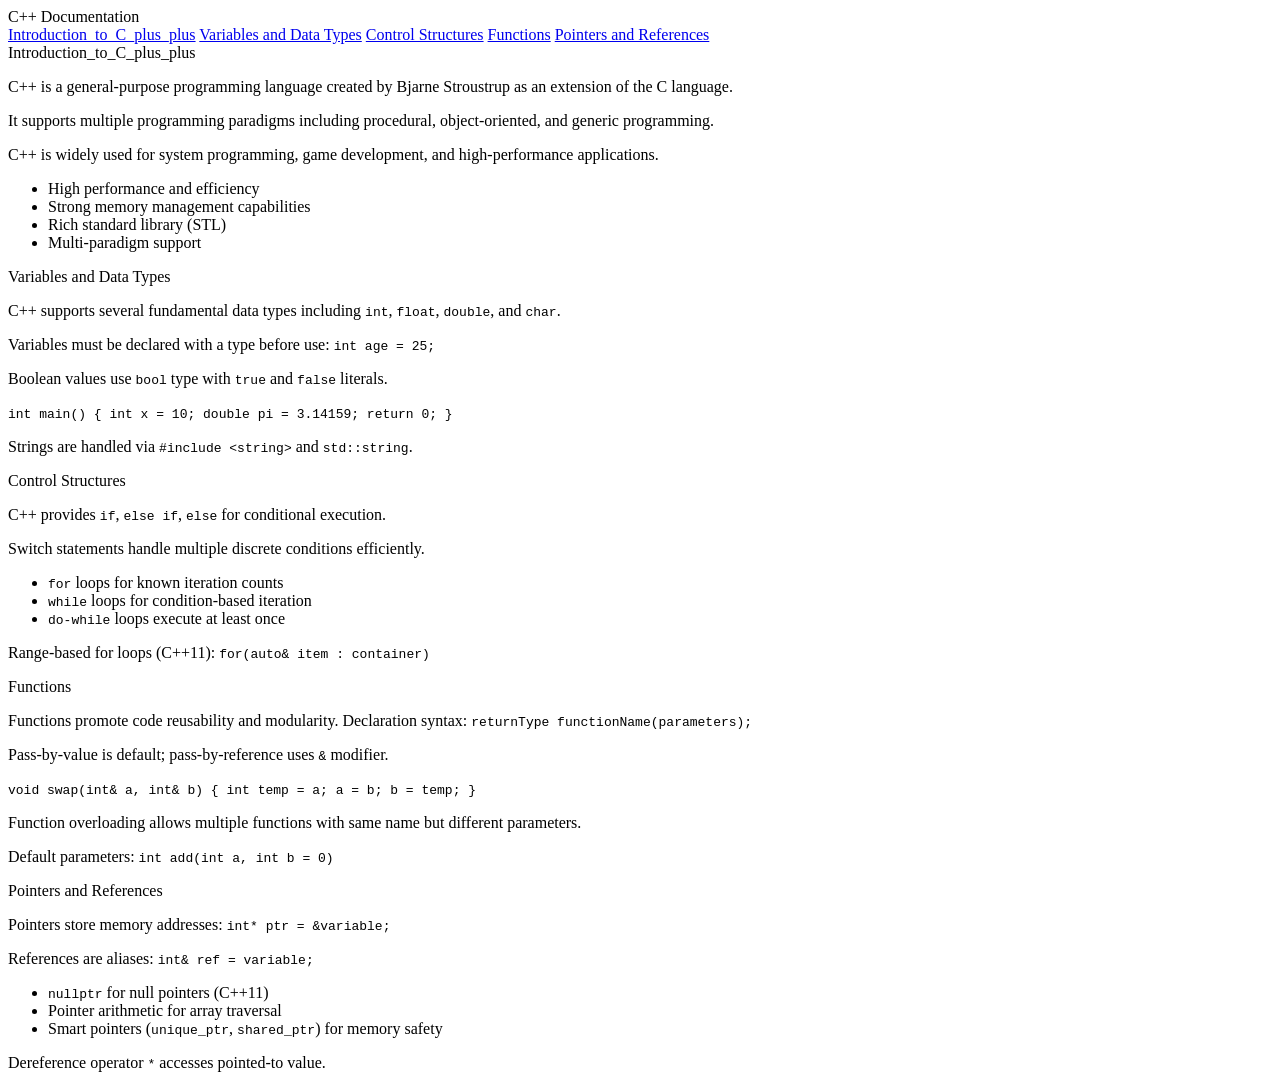
==== DocumentationPage/index.html @ 27a40d01 "Rename indexDoc.html to index.html" ====
<!DOCTYPE html>
<html lang="en">
<head>
  <meta charset="UTF-8">
  <meta name="viewport" content="width=device-width, initial-scale=1.0">
  <title>C++ Technical Documentation</title>
  <link rel="stylesheet" href="indexDoc.css">
</head>
<body>
  <nav id="navbar">
    <header>C++ Documentation</header>
    <a class="nav-link" href="#Introduction_to_C_plus_plus">Introduction_to_C_plus_plus</a>
    <a class="nav-link" href="#Variables_and_Data_Types">Variables and Data Types</a>
    <a class="nav-link" href="#Control_Structures">Control Structures</a>
    <a class="nav-link" href="#Functions">Functions</a>
    <a class="nav-link" href="#Pointers_and_References">Pointers and References</a>
  </nav>
  
  <main id="main-doc">
    <section class="main-section" id="Introduction_to_C_plus_plus">
      <header>Introduction_to_C_plus_plus</header>
      <p>C++ is a general-purpose programming language created by Bjarne Stroustrup as an extension of the C language.</p>
      <p>It supports multiple programming paradigms including procedural, object-oriented, and generic programming.</p>
      <p>C++ is widely used for system programming, game development, and high-performance applications.</p>
      
      <ul>
        <li>High performance and efficiency</li>
        <li>Strong memory management capabilities</li>
        <li>Rich standard library (STL)</li>
        <li>Multi-paradigm support</li>
      </ul>
    </section>
    
    <section class="main-section" id="Variables_and_Data_Types">
      <header>Variables and Data Types</header>
      <p>C++ supports several fundamental data types including <code>int</code>, <code>float</code>, <code>double</code>, and <code>char</code>.</p>
      <p>Variables must be declared with a type before use: <code>int age = 25;</code></p>
      <p>Boolean values use <code>bool</code> type with <code>true</code> and <code>false</code> literals.</p>
      
      <code>
int main() {
  int x = 10;
  double pi = 3.14159;
  return 0;
}
      </code>
      
      <p>Strings are handled via <code>#include &lt;string&gt;</code> and <code>std::string</code>.</p>
    </section>
    
    <section class="main-section" id="Control_Structures">
      <header>Control Structures</header>
      <p>C++ provides <code>if</code>, <code>else if</code>, <code>else</code> for conditional execution.</p>
      <p>Switch statements handle multiple discrete conditions efficiently.</p>
      
      <ul>
        <li><code>for</code> loops for known iteration counts</li>
        <li><code>while</code> loops for condition-based iteration</li>
        <li><code>do-while</code> loops execute at least once</li>
      </ul>
      
      <p>Range-based for loops (C++11): <code>for(auto&amp; item : container)</code></p>
    </section>
    
    <section class="main-section" id="Functions">
      <header>Functions</header>
      <p>Functions promote code reusability and modularity. Declaration syntax: <code>returnType functionName(parameters);</code></p>
      <p>Pass-by-value is default; pass-by-reference uses <code>&amp;</code> modifier.</p>
      
      <code>
void swap(int&amp; a, int&amp; b) {
  int temp = a;
  a = b;
  b = temp;
}
      </code>
      
      <p>Function overloading allows multiple functions with same name but different parameters.</p>
      <p>Default parameters: <code>int add(int a, int b = 0)</code></p>
    </section>
    
    <section class="main-section" id="Pointers_and_References">
      <header>Pointers and References</header>
      <p>Pointers store memory addresses: <code>int* ptr = &amp;variable;</code></p>
      <p>References are aliases: <code>int&amp; ref = variable;</code></p>
      
      <ul>
        <li><code>nullptr</code> for null pointers (C++11)</li>
        <li>Pointer arithmetic for array traversal</li>
        <li>Smart pointers (<code>unique_ptr</code>, <code>shared_ptr</code>) for memory safety</li>
      </ul>
      
      <p>Dereference operator <code>*</code> accesses pointed-to value.</p>
    </section>
  </main>
</body>
</html>
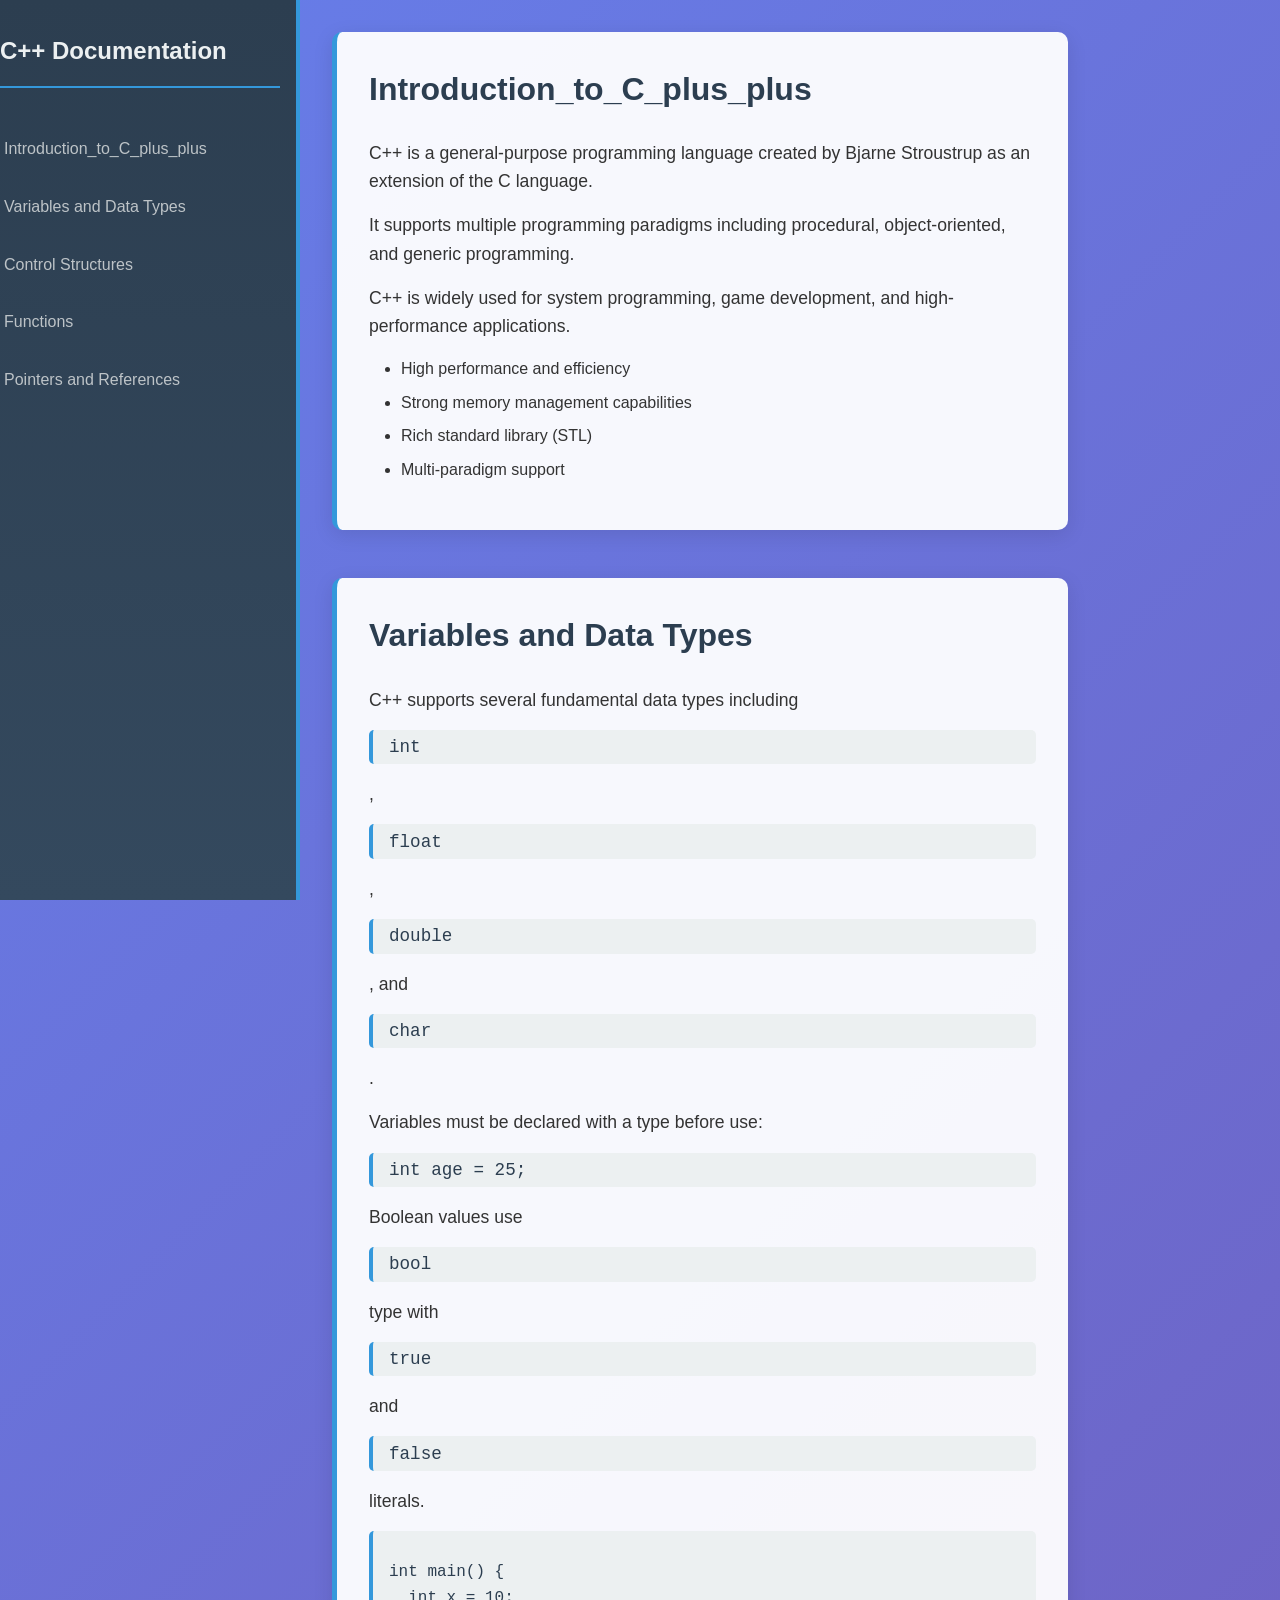
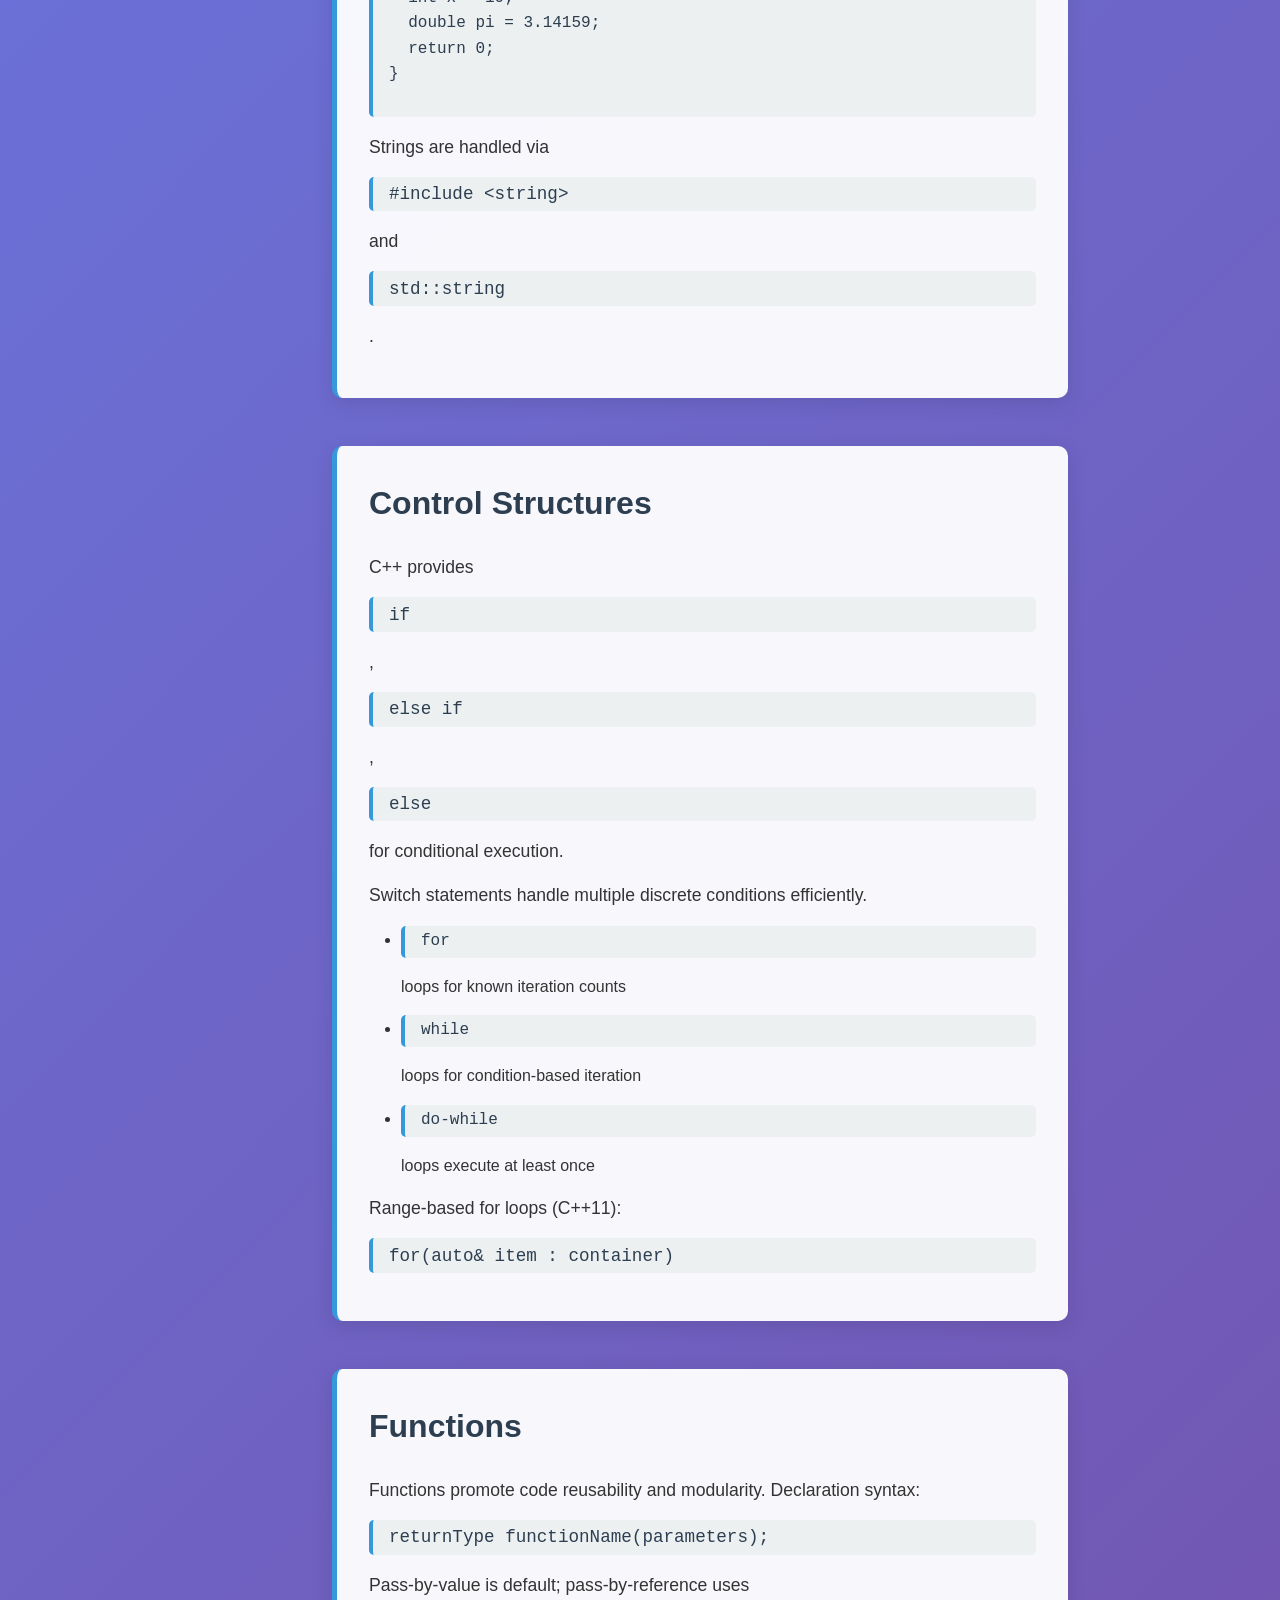
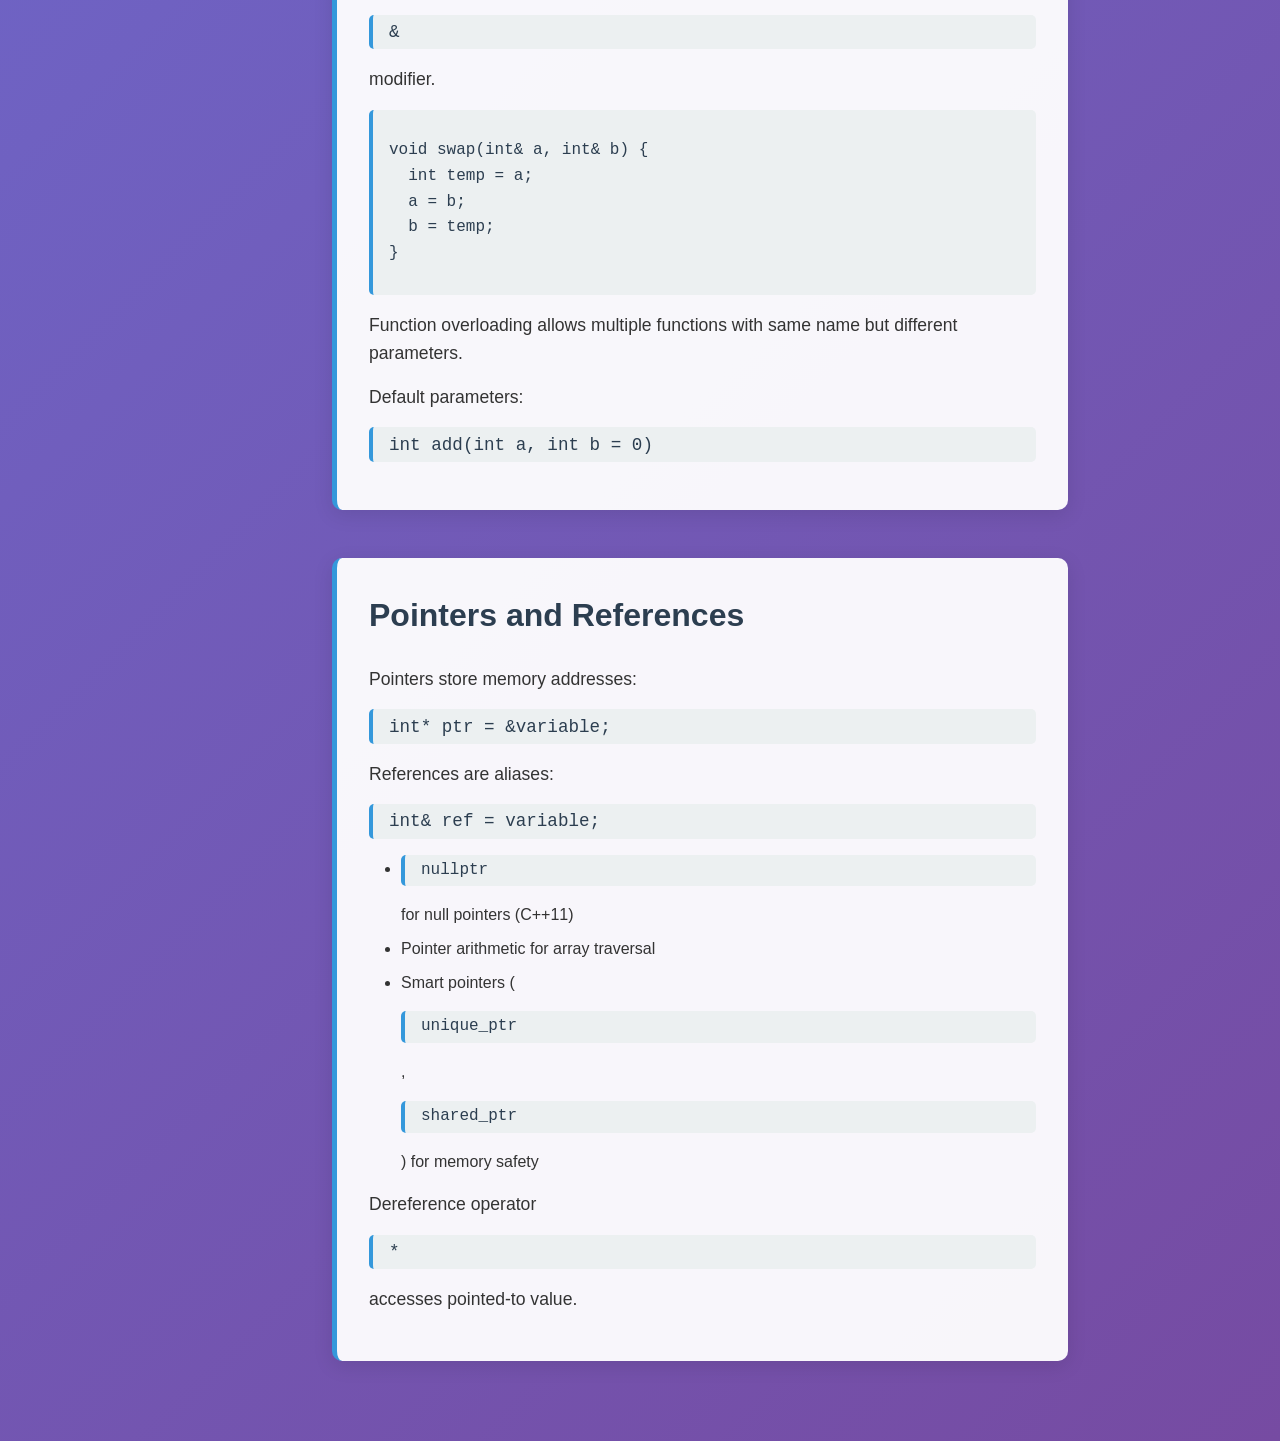
==== commit b9aa82c4: "Change stylesheet link from indexDoc.css to styles.css" ====
--- a/DocumentationPage/index.html
+++ b/DocumentationPage/index.html
@@ -4,7 +4,7 @@
   <meta charset="UTF-8">
   <meta name="viewport" content="width=device-width, initial-scale=1.0">
   <title>C++ Technical Documentation</title>
-  <link rel="stylesheet" href="indexDoc.css">
+  <link rel="stylesheet" href="styles.css">
 </head>
 <body>
   <nav id="navbar">
--- a/DocumentationPage/styles.css
+++ b/DocumentationPage/styles.css
@@ -0,0 +1,125 @@
+* {
+  margin: 0;
+  padding: 0;
+  box-sizing: border-box;
+}
+
+body {
+  font-family: 'Segoe UI', Tahoma, Geneva, Verdana, sans-serif;
+  background: linear-gradient(135deg, #667eea 0%, #764ba2 100%);
+  color: #333;
+  line-height: 1.6;
+}
+
+#navbar {
+  position: fixed;
+  top: 0;
+  left: 0;
+  width: 300px;
+  height: 100vh;
+  background: linear-gradient(180deg, #2c3e50 0%, #34495e 100%);
+  padding: 2rem 1rem 2rem 0;
+  margin: 0;
+  border-right: 4px solid #3498db;
+  overflow-y: auto;
+  z-index: 10;
+}
+
+#navbar header {
+  font-size: 1.5rem;
+  font-weight: bold;
+  color: #ecf0f1;
+  margin-bottom: 2rem;
+  padding-bottom: 1rem;
+  border-bottom: 2px solid #3498db;
+}
+
+.nav-link {
+  display: block;
+  color: #bdc3c7;
+  text-decoration: none;
+  padding: 1rem 1.5rem 1rem 0;
+  border-left: 4px solid transparent;
+  transition: all 0.3s ease;
+}
+
+.nav-link:hover {
+  background: rgba(52, 152, 219, 0.2);
+  color: #3498db;
+  border-left-color: #3498db;
+  padding-left: 1.5rem;
+}
+
+#main-doc {
+  margin-left: 300px;
+  padding: 2rem;
+  max-width: 800px;
+}
+
+.main-section {
+  margin-bottom: 3rem;
+  background: rgba(255, 255, 255, 0.95);
+  padding: 2rem;
+  border-radius: 10px;
+  box-shadow: 0 5px 20px rgba(0,0,0,0.1);
+  border-left: 5px solid #3498db;
+}
+
+.main-section header {
+  font-size: 2rem;
+  color: #2c3e50;
+  margin-bottom: 1.5rem;
+  font-weight: bold;
+}
+
+.main-section p {
+  margin-bottom: 1rem;
+  font-size: 1.1rem;
+}
+
+.main-section ul {
+  margin: 1rem 0;
+  padding-left: 2rem;
+}
+
+.main-section li {
+  margin-bottom: 0.5rem;
+}
+
+code {
+  background: #ecf0f1;
+  color: #2c3e50;
+  padding: 0.2rem 0.5rem;
+  border-radius: 5px;
+  font-family: 'Courier New', monospace;
+  display: block;
+  margin: 1rem 0;
+  white-space: pre-wrap;
+  border-left: 4px solid #3498db;
+  padding-left: 1rem;
+}
+
+html {
+  scroll-behavior: smooth;
+}
+
+/* Media Query - Mobile */
+@media (max-width: 815px) {
+  #navbar {
+    position: absolute;
+    top: 0;
+    padding: 0;
+    margin: 0;
+    width: 100%;
+    max-height: 275px;
+    z-index: 1;
+    border: none;
+  }
+  
+  #main-doc {
+    position: absolute;
+    margin-left: 0;
+    margin-top: 270px;
+    padding: 1rem;
+  }
+}
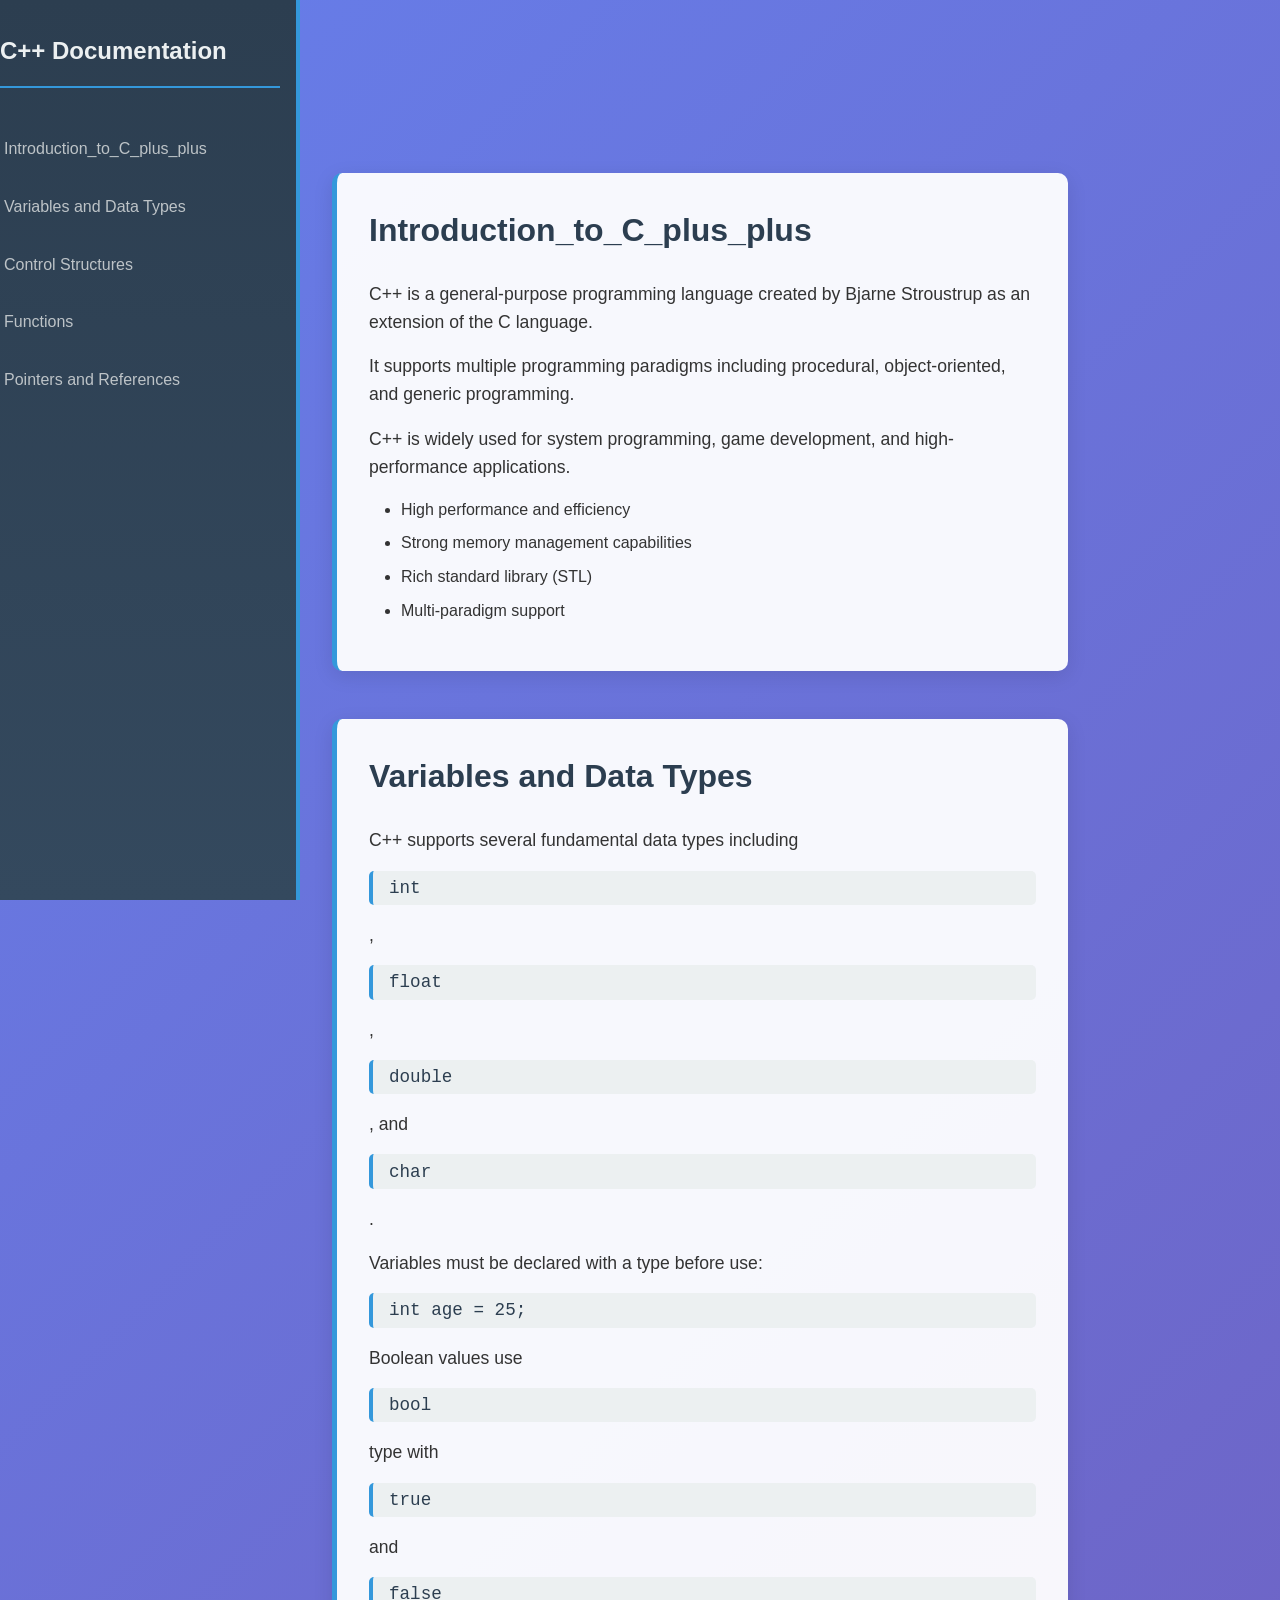
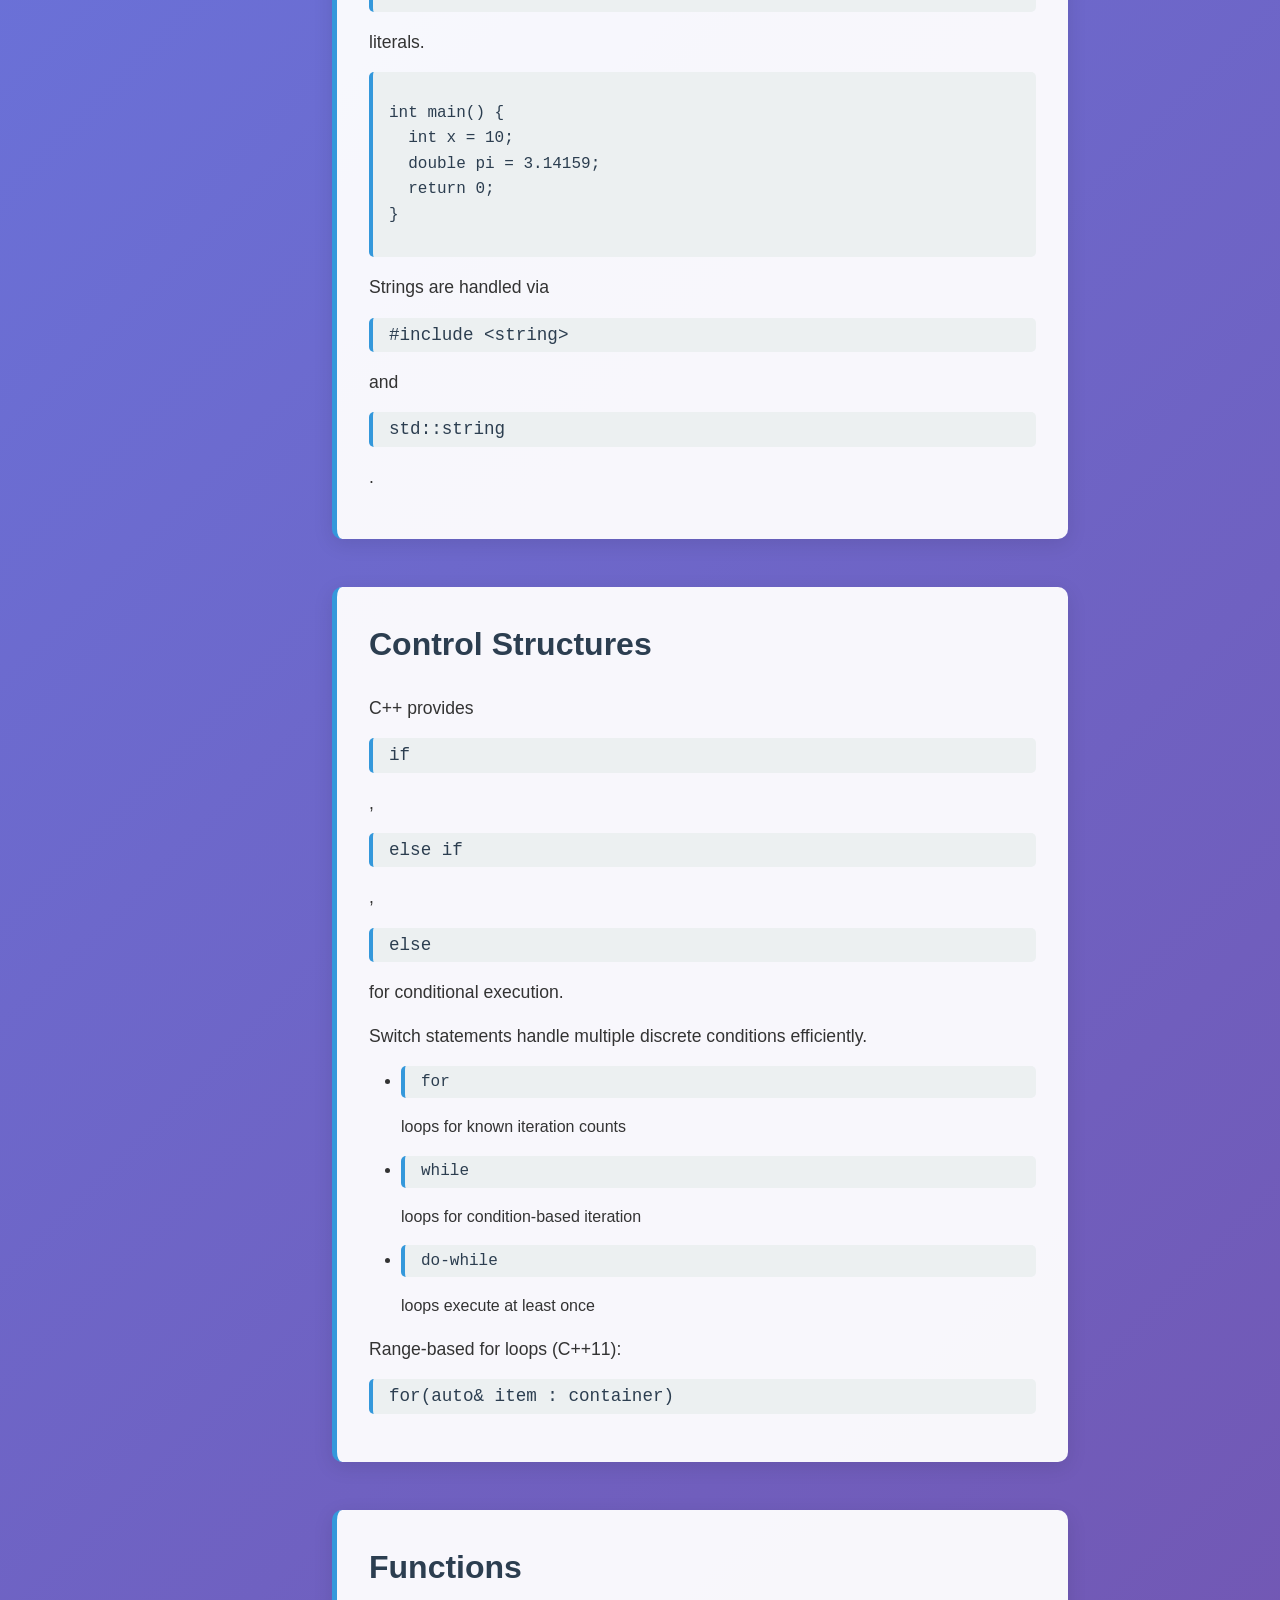
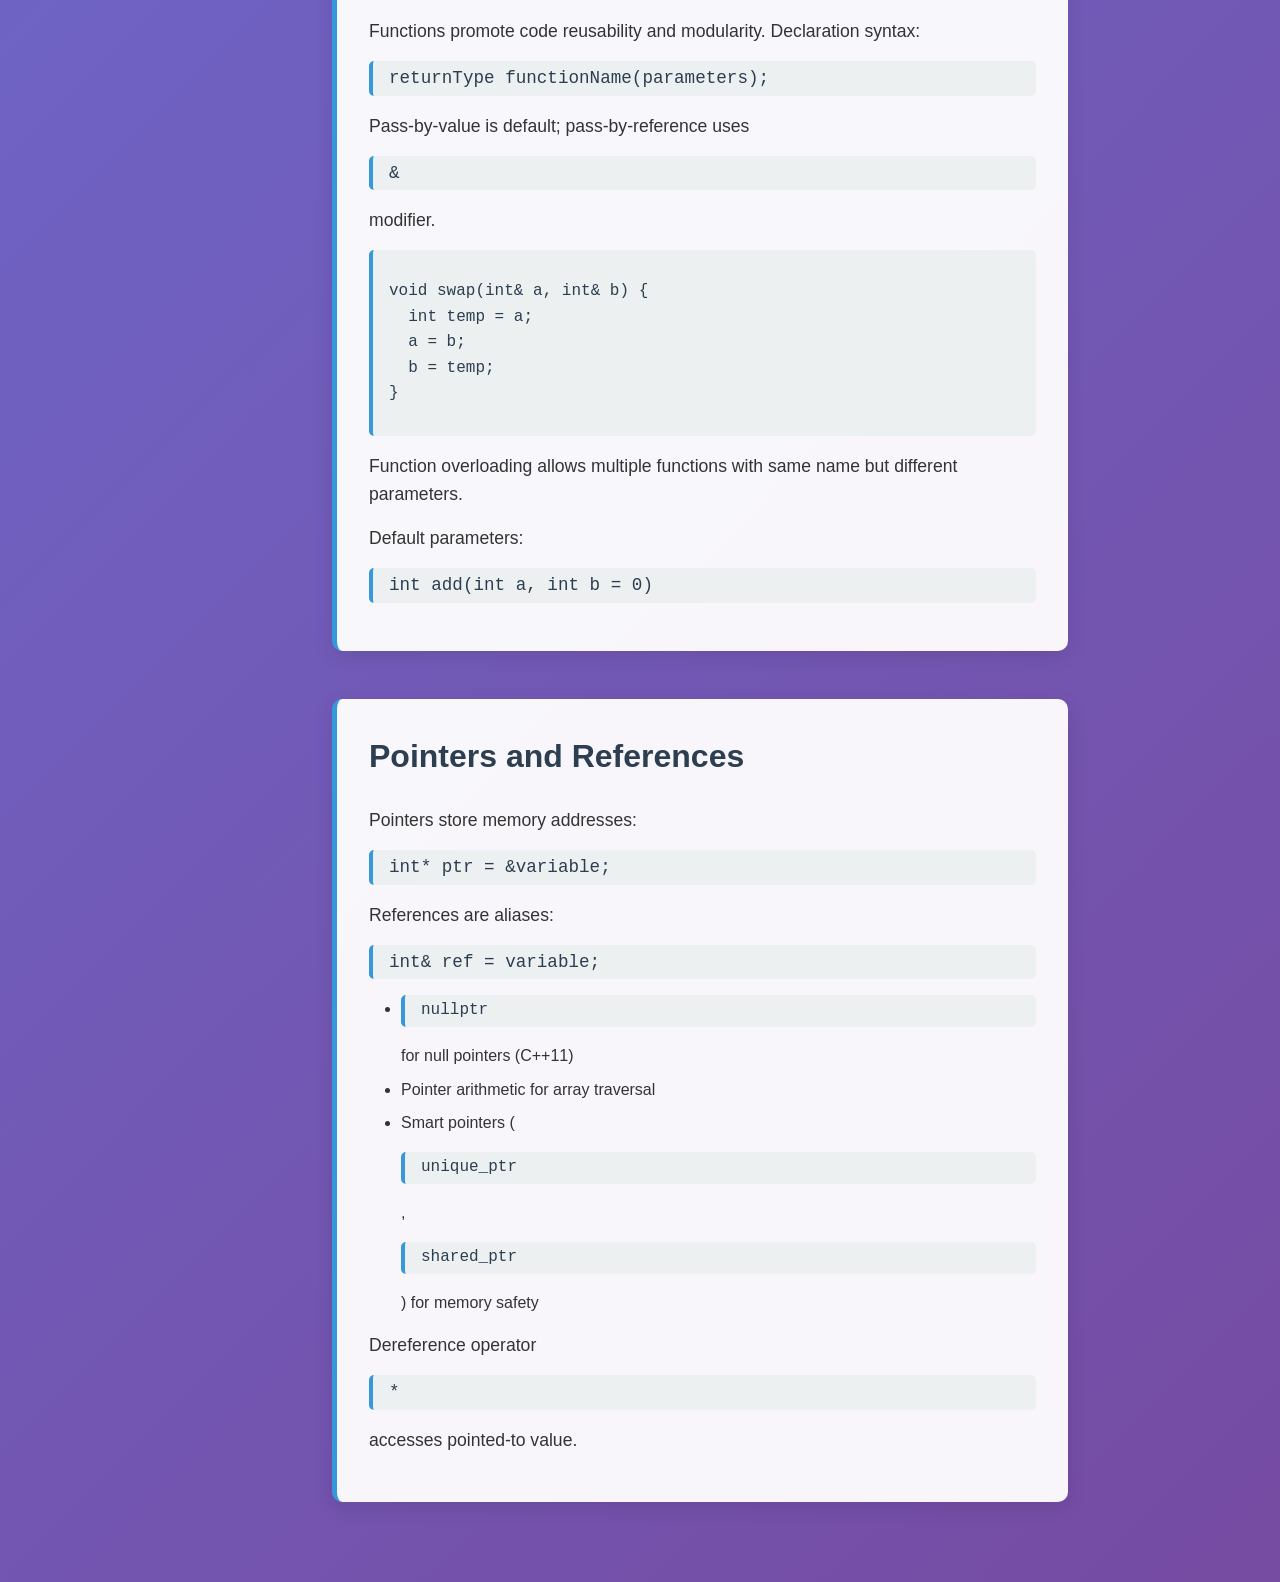
==== commit 6d467114: "Add 'My Projects' section to documentation Added a new section for personal projects with links." ====
--- a/DocumentationPage/index.html
+++ b/DocumentationPage/index.html
@@ -16,6 +16,14 @@
     <a class="nav-link" href="#Pointers_and_References">Pointers and References</a>
   </nav>
   
+  <h2>My Projects</h2>
+<ul>
+  <li><a href="book-inventoryApp/index.html">Book Inventory App</a></li>
+  <li><a href="survey-form/index.html">Survey Form</a></li>
+  <li><a href="flex-gallery/index.html">Flexbox Gallery</a></li>
+  <li><a href="docs-page/index.html">Documentation Page</a></li>
+</ul>
+
   <main id="main-doc">
     <section class="main-section" id="Introduction_to_C_plus_plus">
       <header>Introduction_to_C_plus_plus</header>
